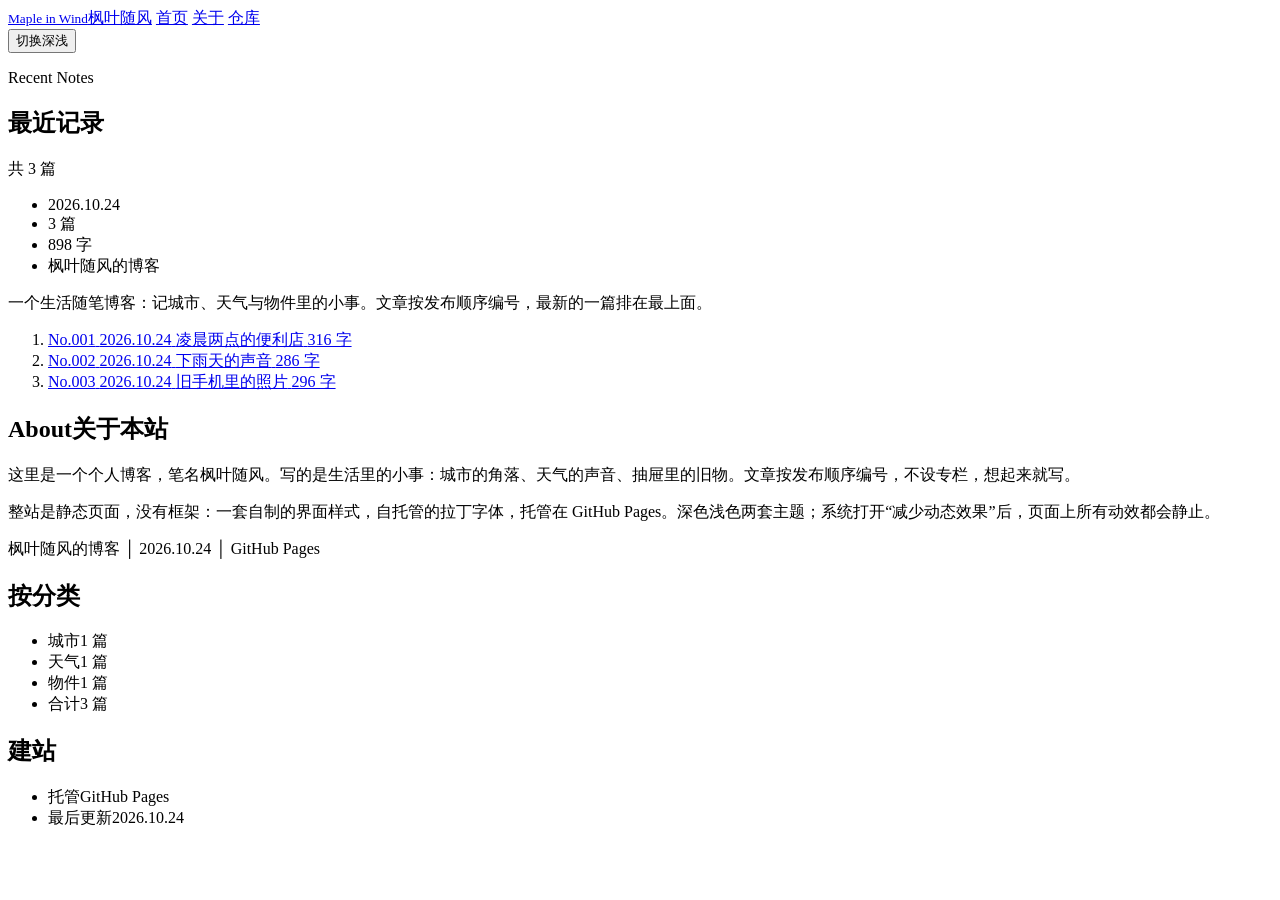
==== index.html @ 9bd12496 "Add index.html" ====
<!doctype html>
<!-- 枫叶随风的博客：首页（阅读页）。外观只写在 <html> 的 data-ef-variant 上。
     变体：标准（yellow / neutral / standard / contours / standard / full）
     主视觉：// RECENT NOTES / 最近记录 下的编号记录列表，最新一篇的编号是黄色
     页面类型：阅读（首页列表与文章页都是阅读页） -->
<html lang="zh-CN" data-ef-variant="standard">
  <head>
    <meta charset="utf-8" />
    <meta name="viewport" content="width=device-width, initial-scale=1" />
    <title>最近记录 · 枫叶随风的博客</title>
    <meta name="description" content="枫叶随风的博客：生活随笔，记录城市、天气与物件里的小事。文章按发布顺序编号。" />
    <link rel="icon" href="./assets/favicon.svg" type="image/svg+xml" />
    <script>
      try {
        const t = localStorage.getItem('theme');
        if (t === 'light' || t === 'dark') document.documentElement.dataset.theme = t;
      } catch (e) {}
    </script>
    <meta name="theme-color" content="#F4F4F2" media="(prefers-color-scheme: light)" />
    <meta name="theme-color" content="#191919" media="(prefers-color-scheme: dark)" />
    <script src="./assets/variant.js"></script>
    <link rel="stylesheet" href="./assets/endfield.css" />
    <link rel="stylesheet" href="./assets/site.css" />
  </head>
  <body class="ef ef-contours">
    <div class="ef-tri ef-in-sweep" aria-hidden="true"><i></i><i></i><i></i></div>
    <div class="shell">
      <nav class="ef-rail rail" aria-label="主导航">
        <a class="brand" href="./index.html"><small>Maple in Wind</small><span>枫叶随风</span></a>
        <a href="./index.html" aria-current="page">首页</a>
        <a href="#about">关于</a>
        <a href="https://github.com/fysfqyl/page-zero">仓库</a>
        <div class="rail-util">
          <button class="ef-btn small" type="button" data-theme-toggle>切换深浅</button>
        </div>
      </nav>

      <article class="ef-spread">
        <div class="ef-sheet">
          <p class="ef-eyebrow slash">Recent Notes</p>
          <header class="ef-sheet-head">
            <h1 class="ef-read">最近记录</h1>
            <p class="ef-field" data-fx-load>共 3 篇</p>
          </header>
          <ul class="ef-facts ef-field">
            <li>2026.10.24</li>
            <li>3 篇</li>
            <li data-fx-load>898 字</li>
            <li>枫叶随风的博客</li>
          </ul>
          <p class="ef-lede ef-read">一个生活随笔博客：记城市、天气与物件里的小事。文章按发布顺序编号，最新的一篇排在最上面。</p>

          <ol class="ef-records">
            <li style="--i: 0"><a class="ef-record ef-in-come" href="./posts/p001.html">
              <span class="ef-tag is-current">No.001</span>
              <time class="ef-field" datetime="2026-10-24">2026.10.24</time>
              <span class="name ef-read">凌晨两点的便利店</span>
              <span class="ef-field">316 字</span>
            </a></li>
            <li style="--i: 1"><a class="ef-record ef-in-come" href="./posts/p002.html">
              <span class="ef-tag">No.002</span>
              <time class="ef-field" datetime="2026-10-24">2026.10.24</time>
              <span class="name ef-read">下雨天的声音</span>
              <span class="ef-field">286 字</span>
            </a></li>
            <li style="--i: 2"><a class="ef-record ef-in-come" href="./posts/p003.html">
              <span class="ef-tag">No.003</span>
              <time class="ef-field" datetime="2026-10-24">2026.10.24</time>
              <span class="name ef-read">旧手机里的照片</span>
              <span class="ef-field">296 字</span>
            </a></li>
          </ol>

          <h2 class="ef-pair sect" id="about"><span class="ef-eyebrow slash">About</span><span>关于本站</span></h2>
          <div class="ef-prose">
            <p>这里是一个个人博客，笔名枫叶随风。写的是生活里的小事：城市的角落、天气的声音、抽屉里的旧物。文章按发布顺序编号，不设专栏，想起来就写。</p>
            <p>整站是静态页面，没有框架：一套自制的界面样式，自托管的拉丁字体，托管在 GitHub Pages。深色浅色两套主题；系统打开“减少动态效果”后，页面上所有动效都会静止。</p>
          </div>

          <footer class="foot">
            <p class="ef-field">枫叶随风的博客 │ 2026.10.24 │ GitHub Pages</p>
          </footer>
        </div>

        <aside class="ef-margin" aria-label="统计与说明">
          <h2 class="ef-field margin-h">按分类</h2>
          <ul class="ef-ledger">
            <li><span>城市</span><span class="ef-field">1 篇</span></li>
            <li><span>天气</span><span class="ef-field">1 篇</span></li>
            <li><span>物件</span><span class="ef-field">1 篇</span></li>
            <li><span>合计</span><span class="ef-field">3 篇</span></li>
          </ul>
          <h2 class="ef-field margin-h">建站</h2>
          <ul class="ef-ledger">
            <li><span>托管</span><span class="ef-field">GitHub Pages</span></li>
            <li><span>最后更新</span><span class="ef-field">2026.10.24</span></li>
          </ul>
        </aside>
      </article>
    </div>

    <script type="module">
      import { wireTheme, wireReadouts } from './assets/fx.js';
      wireTheme();
      wireReadouts(document);
    </script>
  </body>
</html>
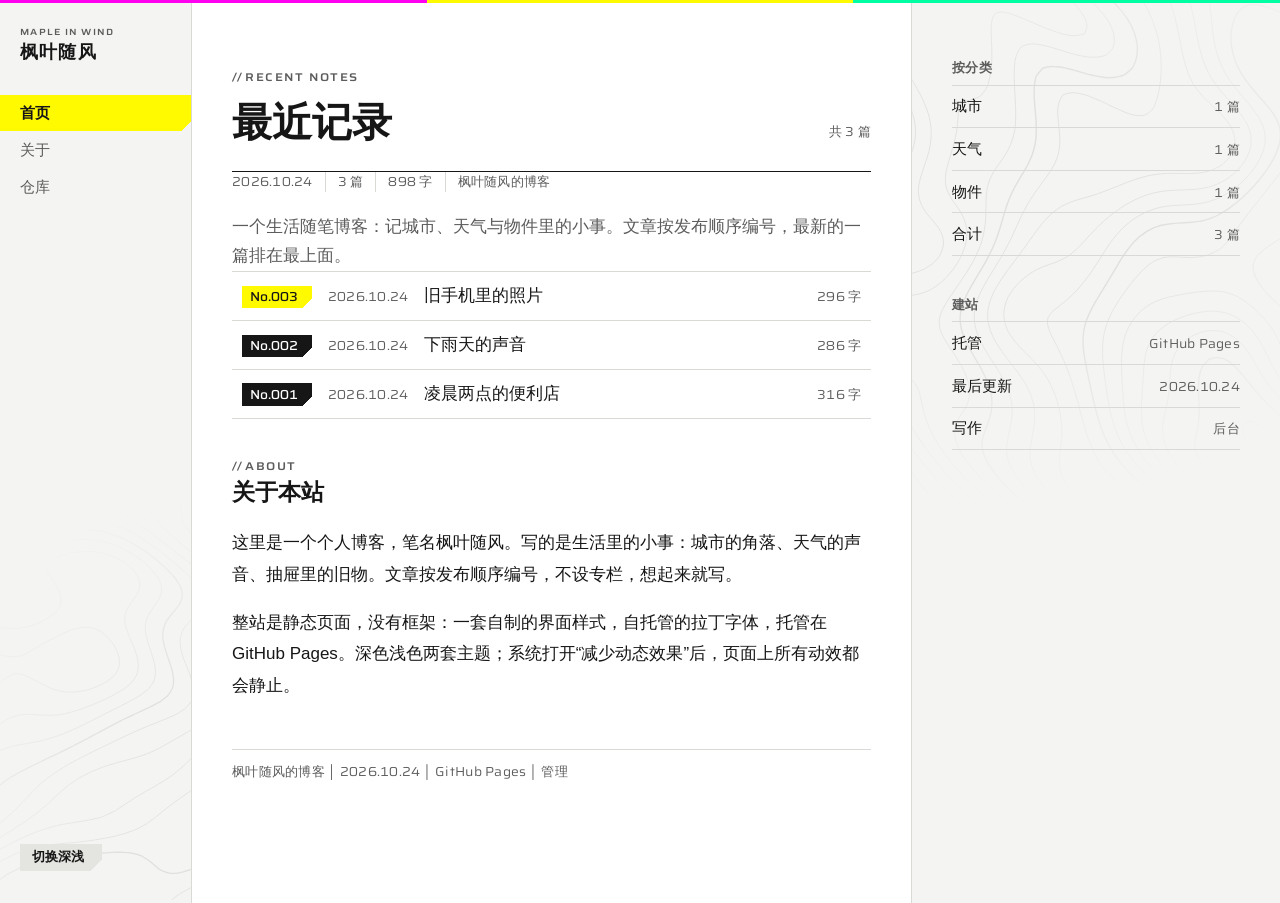
==== commit 6ae0fb00: "首页改为从 posts/index.json 渲染列表、字数与分类统计" ====
--- a/index.html
+++ b/index.html
@@ -2,7 +2,9 @@
 <!-- 枫叶随风的博客：首页（阅读页）。外观只写在 <html> 的 data-ef-variant 上。
      变体：标准（yellow / neutral / standard / contours / standard / full）
      主视觉：// RECENT NOTES / 最近记录 下的编号记录列表，最新一篇的编号是黄色
-     页面类型：阅读（首页列表与文章页都是阅读页） -->
+     页面类型：阅读（首页列表与文章页都是阅读页）
+     数据：下面的静态列表是没开 JS 时的兜底；页面加载后会读取 ./posts/index.json
+     重排列表、字数与分类统计。发布新文章后这里会自动出现，不需要手改这个文件。 -->
 <html lang="zh-CN" data-ef-variant="standard">
   <head>
     <meta charset="utf-8" />
@@ -40,17 +42,17 @@
           <p class="ef-eyebrow slash">Recent Notes</p>
           <header class="ef-sheet-head">
             <h1 class="ef-read">最近记录</h1>
-            <p class="ef-field" data-fx-load>共 3 篇</p>
+            <p class="ef-field" data-stat-count>共 3 篇</p>
           </header>
           <ul class="ef-facts ef-field">
-            <li>2026.10.24</li>
-            <li>3 篇</li>
-            <li data-fx-load>898 字</li>
+            <li data-stat-date>2026.10.24</li>
+            <li data-stat-count2>3 篇</li>
+            <li data-fx-load data-stat-words>898 字</li>
             <li>枫叶随风的博客</li>
           </ul>
           <p class="ef-lede ef-read">一个生活随笔博客：记城市、天气与物件里的小事。文章按发布顺序编号，最新的一篇排在最上面。</p>
 
-          <ol class="ef-records">
+          <ol class="ef-records" data-records>
             <li style="--i: 0"><a class="ef-record ef-in-come" href="./posts/p001.html">
               <span class="ef-tag is-current">No.001</span>
               <time class="ef-field" datetime="2026-10-24">2026.10.24</time>
@@ -78,13 +80,13 @@
           </div>
 
           <footer class="foot">
-            <p class="ef-field">枫叶随风的博客 │ 2026.10.24 │ GitHub Pages</p>
+            <p class="ef-field">枫叶随风的博客 │ 2026.10.24 │ GitHub Pages │ <a href="./admin.html">管理</a></p>
           </footer>
         </div>
 
         <aside class="ef-margin" aria-label="统计与说明">
           <h2 class="ef-field margin-h">按分类</h2>
-          <ul class="ef-ledger">
+          <ul class="ef-ledger" data-cats>
             <li><span>城市</span><span class="ef-field">1 篇</span></li>
             <li><span>天气</span><span class="ef-field">1 篇</span></li>
             <li><span>物件</span><span class="ef-field">1 篇</span></li>
@@ -93,7 +95,8 @@
           <h2 class="ef-field margin-h">建站</h2>
           <ul class="ef-ledger">
             <li><span>托管</span><span class="ef-field">GitHub Pages</span></li>
-            <li><span>最后更新</span><span class="ef-field">2026.10.24</span></li>
+            <li><span>最后更新</span><span class="ef-field" data-stat-updated>2026.10.24</span></li>
+            <li><span>写作</span><span class="ef-field"><a href="./admin.html">后台</a></span></li>
           </ul>
         </aside>
       </article>
@@ -101,7 +104,65 @@
 
     <script type="module">
       import { wireTheme, wireReadouts } from './assets/fx.js';
+
+      const pad = (n) => String(n).padStart(3, '0');
+      const dots = (date) => String(date || '').replace(/-/g, '.');
+      const group = (n) => Number(n || 0).toLocaleString('zh-CN');
+
+      // 只有一处 HTML 拼接，标题来自帖子索引，仍然转义一遍。
+      const esc = (s) =>
+        String(s ?? '').replace(/[&<>"']/g, (c) => ({ '&': '&amp;', '<': '&lt;', '>': '&gt;', '"': '&quot;', "'": '&#39;' })[c]);
+
+      function renderIndex(raw) {
+        const posts = (Array.isArray(raw) ? raw : []).filter((p) => p && Number.isFinite(Number(p.no)));
+        if (!posts.length) return;
+        posts.sort((a, b) => Number(b.no) - Number(a.no)); // 最新的排在最上面
+
+        const list = document.querySelector('[data-records]');
+        if (list) {
+          list.innerHTML = posts
+            .map(
+              (p, i) => `<li style="--i: ${Math.min(i, 12)}"><a class="ef-record ef-in-come" href="./posts/${esc(p.file)}">
+              <span class="ef-tag${i === 0 ? ' is-current' : ''}">No.${pad(p.no)}</span>
+              <time class="ef-field" datetime="${esc(p.date)}">${dots(p.date)}</time>
+              <span class="name ef-read">${esc(p.title)}</span>
+              <span class="ef-field">${group(p.words)} 字</span>
+            </a></li>`,
+            )
+            .join('');
+        }
+
+        const total = posts.reduce((sum, p) => sum + Number(p.words || 0), 0);
+        const latest = posts.reduce((d, p) => (p.date > d ? p.date : d), posts[0].date || '');
+
+        const set = (sel, text) => {
+          const el = document.querySelector(sel);
+          if (el) el.textContent = text;
+        };
+        set('[data-stat-count]', `共 ${posts.length} 篇`);
+        set('[data-stat-count2]', `${posts.length} 篇`);
+        set('[data-stat-words]', `${group(total)} 字`);
+        set('[data-stat-date]', dots(latest));
+        set('[data-stat-updated]', dots(latest));
+
+        const cats = new Map();
+        posts.forEach((p) => cats.set(p.category || '未分类', (cats.get(p.category || '未分类') || 0) + 1));
+        const ledger = document.querySelector('[data-cats]');
+        if (ledger) {
+          const rows = [...cats.entries()].sort((a, b) => b[1] - a[1] || a[0].localeCompare(b[0], 'zh-CN'));
+          ledger.innerHTML =
+            rows.map(([name, n]) => `<li><span>${esc(name)}</span><span class="ef-field">${n} 篇</span></li>`).join('') +
+            `<li><span>合计</span><span class="ef-field">${posts.length} 篇</span></li>`;
+        }
+      }
+
       wireTheme();
+      try {
+        const res = await fetch('./posts/index.json', { cache: 'no-cache' });
+        if (res.ok) renderIndex((await res.json()).posts);
+      } catch (e) {
+        // 离线或索引还没生成：保留上面手写的列表
+      }
       wireReadouts(document);
     </script>
   </body>
--- a/assets/endfield.css
+++ b/assets/endfield.css
@@ -0,0 +1,2232 @@
+/* ==========================================================================
+   endfield.css: an "Endfield-flavoured" interface kit
+   --------------------------------------------------------------------------
+   Framework-free. Every class starts with ef- so it can sit beside anything.
+   Light by default; dark with <html data-theme="dark">, or follows the system
+   when <html> has no data-theme at all.
+
+   Read ../SKILL.md first. In short:
+     - paper, ink and one yellow; yellow means "here" or "you can act on this"
+     - cut corners on whatever can be pressed; hairlines, not boxes
+     - real fields (numbers, dates, counts) in the wide face, tabular figures
+     - motion is short, hard and mechanical, and switches off under
+       prefers-reduced-motion
+
+   Fonts are not loaded here. Self-host them (see references/tokens.md):
+     a wide geometric sans for Latin and figures (Saira, variable width and
+     weight) and a heavy-capable Chinese sans (Noto Sans SC / 思源黑体).
+   ========================================================================== */
+
+/* ---------- 1. tokens ---------- */
+
+:root {
+  --ef-paper: #f4f4f2; /* the page */
+  --ef-panel: #ffffff; /* sheets, plates, inputs */
+  --ef-ink: #161616; /* text and every line that matters */
+  --ef-ink-2: #5c5c5c; /* secondary text, field labels */
+  --ef-rule: #d9d9d6; /* 1px hairlines */
+  --ef-chip: #e4e4e0; /* quiet fills: chips, idle buttons */
+  --ef-signal: #fffa00; /* THE yellow: "here" / "act on this" / "look at this" */
+  --ef-on-signal: #161616; /* text on yellow, in both themes */
+  --ef-trace: var(--ef-ink); /* a line that means "here": ink by day, yellow by night */
+  --ef-tag-bg: var(--ef-ink); /* number tags */
+  --ef-tag-fg: var(--ef-panel);
+  --ef-danger: #b3261e; /* deleting things. Nothing else. */
+  --ef-tri-a: #ff00f0; /* the three-colour strip: magenta, yellow, mint */
+  --ef-tri-b: var(--ef-signal);
+  --ef-tri-c: #00ffa2;
+  --ef-mark: color-mix(in srgb, var(--ef-signal) 55%, transparent); /* highlighter */
+  --ef-contour: color-mix(in srgb, var(--ef-ink) 9%, transparent);
+  --ef-hatch: repeating-linear-gradient(-45deg, transparent 0 5px, color-mix(in srgb, var(--ef-ink) 22%, transparent) 5px 6.5px);
+
+  /* type. Endfield pairs a wide, geometric Latin face (labels, figures, often
+     upper case) with a plain Chinese sans in several weights. Saira stands in
+     for the Latin side: its width axis goes up to 125%. */
+  --ef-font-ui: 'Saira Variable', 'Saira', 'Noto Sans SC Variable', 'Noto Sans SC', sans-serif;
+  /* what people read: the same Chinese sans, lighter and with more leading */
+  --ef-font-text: 'Noto Sans SC Variable', 'Noto Sans SC', sans-serif;
+  /* code only */
+  --ef-font-mono: ui-monospace, 'SFMono-Regular', 'Cascadia Code', Consolas, monospace;
+  /* how wide the Latin face is set: fields a little wide, labels and the
+     wordmark fully wide, like the official site's wide capitals */
+  --ef-wide: 112%;
+  --ef-wider: 125%;
+
+  --ef-t-h1: 2.5rem;
+  --ef-t-title: 1.875rem;
+  --ef-t-h2: 1.375rem;
+  --ef-t-body: 1.0625rem;
+  --ef-t-ui: 0.9375rem;
+  --ef-t-field: 0.8125rem;
+
+  --ef-measure: 40rem; /* a reading line, about 38 Chinese characters */
+  --ef-pad: clamp(1rem, 4vw, 2.5rem);
+  --ef-cut-k: 1; /* every corner cut scales with this (variant: tight 0.6, wide 1.6) */
+  --ef-cut: calc(7px * var(--ef-cut-k)); /* the corner cut off small entrances */
+
+  --ef-ease: cubic-bezier(0.2, 0.7, 0.1, 1);
+  --ef-snap: cubic-bezier(0.16, 1, 0.3, 1); /* arrives fast, settles */
+  --ef-mech: cubic-bezier(0.7, 0, 0.2, 1); /* starts slow, closes hard, like a shutter */
+
+  color-scheme: light;
+}
+
+:root[data-theme='dark'] {
+  --ef-paper: #191919;
+  --ef-panel: #222222;
+  --ef-ink: #ededed;
+  --ef-ink-2: #a3a3a3;
+  --ef-rule: #353535;
+  --ef-chip: #2e2e2e;
+  --ef-trace: var(--ef-signal);
+  --ef-tag-bg: #3a3a3a;
+  --ef-tag-fg: var(--ef-ink);
+  --ef-danger: #ff8a7a;
+  --ef-mark: color-mix(in srgb, var(--ef-signal) 22%, transparent);
+  color-scheme: dark;
+}
+
+@media (prefers-color-scheme: dark) {
+  :root:not([data-theme]) {
+    --ef-paper: #191919;
+    --ef-panel: #222222;
+    --ef-ink: #ededed;
+    --ef-ink-2: #a3a3a3;
+    --ef-rule: #353535;
+    --ef-chip: #2e2e2e;
+    --ef-trace: var(--ef-signal);
+    --ef-tag-bg: #3a3a3a;
+    --ef-tag-fg: var(--ef-ink);
+    --ef-danger: #ff8a7a;
+    --ef-mark: color-mix(in srgb, var(--ef-signal) 22%, transparent);
+    color-scheme: dark;
+  }
+}
+
+/* ---------- 2. base ---------- */
+
+.ef,
+.ef *,
+.ef *::before,
+.ef *::after {
+  box-sizing: border-box;
+}
+
+.ef {
+  margin: 0;
+  min-height: 100dvh;
+  background: var(--ef-paper);
+  color: var(--ef-ink);
+  font-family: var(--ef-font-ui);
+  font-size: var(--ef-t-ui);
+  line-height: 1.6;
+  -webkit-font-smoothing: antialiased;
+  overflow-x: clip;
+}
+
+.ef a {
+  color: inherit;
+  text-decoration: none;
+}
+
+.ef :is(a, button, summary, label[for]) {
+  cursor: pointer;
+}
+
+.ef ::selection {
+  background: var(--ef-signal);
+  color: var(--ef-on-signal);
+}
+
+.ef :focus-visible {
+  outline: 2px solid currentColor;
+  outline-offset: 2px;
+}
+
+.ef :is(h1, h2, h3, h4) {
+  line-height: 1.35;
+  text-wrap: balance;
+}
+
+/* Reading text: plain sans, regular weight, generous leading. */
+.ef-read {
+  font-family: var(--ef-font-text);
+  font-weight: 400;
+}
+
+/* Two faint patches of open, flowing contour lines: upper right, lower left.
+   Put .ef-contours on <body> and keep the two SVGs next to this file. */
+.ef-contours::before {
+  content: '';
+  position: fixed;
+  inset: 0;
+  z-index: -1;
+  pointer-events: none;
+  background: var(--ef-contour);
+  -webkit-mask:
+    url('./contours/contour-a.svg') right -9rem top -7rem / 52rem auto no-repeat,
+    url('./contours/contour-b.svg') left -6rem bottom -14rem / 40rem auto no-repeat;
+  mask:
+    url('./contours/contour-a.svg') right -9rem top -7rem / 52rem auto no-repeat,
+    url('./contours/contour-b.svg') left -6rem bottom -14rem / 40rem auto no-repeat;
+}
+
+@media (max-width: 719px) {
+  .ef-contours::before {
+    -webkit-mask: url('./contours/contour-a.svg') right -12rem top -4rem / 34rem auto no-repeat;
+    mask: url('./contours/contour-a.svg') right -12rem top -4rem / 34rem auto no-repeat;
+  }
+}
+
+/* ---------- 3. marks that carry meaning ---------- */
+
+/* The three-colour strip: the top edge of a page, or under an article title. Nowhere else. */
+.ef-tri {
+  display: grid;
+  grid-template-columns: repeat(3, 1fr);
+  height: 3px;
+}
+.ef-tri > i:nth-child(1) {
+  background: var(--ef-tri-a);
+}
+.ef-tri > i:nth-child(2) {
+  background: var(--ef-tri-b);
+}
+.ef-tri > i:nth-child(3) {
+  background: var(--ef-tri-c);
+}
+
+/* A field of a record: number, date, count, path. Wide, geometric, tabular. */
+.ef-field {
+  font-family: var(--ef-font-ui);
+  font-size: var(--ef-t-field);
+  font-stretch: var(--ef-wide);
+  line-height: 1.5;
+  letter-spacing: 0.02em;
+  color: var(--ef-ink-2);
+  font-variant-numeric: tabular-nums;
+}
+
+/* A small, wide, upper-case label above or beside a heading: "// OVERVIEW".
+   Add .slash for the double-slash prefix the game puts on titles. */
+.ef-eyebrow {
+  font-family: var(--ef-font-ui);
+  font-size: 0.7rem;
+  font-stretch: var(--ef-wider);
+  font-weight: 600;
+  letter-spacing: 0.14em;
+  line-height: 1.4;
+  text-transform: uppercase;
+  color: var(--ef-ink-2);
+}
+.ef-eyebrow.slash::before {
+  content: '// ';
+  letter-spacing: 0;
+}
+
+/* English small and wide above, Chinese heavy below: LORE / 世界观资料. */
+.ef-pair {
+  display: inline-flex;
+  flex-direction: column;
+  gap: 0.15rem;
+  line-height: 1.15;
+}
+.ef-pair > :last-child {
+  font-weight: 800;
+}
+
+/* Fields in a row, divided by hairlines; a wrapped line starts clean. */
+.ef-facts {
+  display: flex;
+  flex-wrap: wrap;
+  gap: 0.35rem 0;
+  margin: 0;
+  padding: 0;
+  list-style: none;
+  clip-path: inset(-6px -100vw -6px 0);
+}
+.ef-facts > * {
+  margin: 0 calc(0.75rem + 1px) 0 calc(-0.75rem - 1px);
+  padding: 0 0.75rem;
+  border-left: 1px solid var(--ef-rule);
+}
+
+/* Small entrances with one corner cut: number tag, key/value block, chip.
+   The cut is painted in the background so the focus ring stays whole. */
+.ef-tag,
+.ef-kv,
+.ef-chip {
+  --fill: var(--ef-chip);
+  display: inline-flex;
+  align-items: center;
+  font-family: var(--ef-font-ui);
+  font-size: var(--ef-t-field);
+  font-stretch: var(--ef-wide);
+  font-weight: 500;
+  line-height: 1.5;
+  white-space: nowrap;
+  font-variant-numeric: tabular-nums;
+  color: var(--ef-ink);
+  background: linear-gradient(-45deg, transparent calc(var(--ef-cut) - 0.5px), var(--fill) var(--ef-cut));
+  border: 0;
+}
+
+.ef-tag {
+  --fill: var(--ef-tag-bg);
+  /* the right padding grows with the cut, so the text keeps clear of it */
+  padding: 0.1rem calc(0.45rem + var(--ef-cut)) 0.1rem 0.5rem;
+  color: var(--ef-tag-fg);
+}
+
+.ef-chip {
+  gap: 0.35em;
+  padding: 0.15rem calc(0.5rem + var(--ef-cut)) 0.15rem 0.55rem;
+}
+
+.ef-chip .n {
+  color: var(--ef-ink-2);
+}
+
+.ef-kv > * {
+  padding: 0.1rem 0.5rem;
+}
+.ef-kv > :first-child {
+  color: var(--ef-ink-2);
+  border-right: 1px solid color-mix(in srgb, var(--ef-ink) 16%, transparent);
+}
+.ef-kv > :last-child {
+  padding-right: 0.8rem;
+}
+
+/* "Here", or "this one is on": the yellow fill. */
+.ef-tag.is-current,
+a.ef-tag:hover,
+a.ef-kv:hover,
+a.ef-chip:hover,
+button.ef-chip:hover,
+.ef-chip[aria-pressed='true'],
+.ef-chip.is-active {
+  --fill: var(--ef-signal);
+  color: var(--ef-on-signal);
+}
+a.ef-kv:hover > :first-child,
+.ef-chip.is-active .n,
+.ef-chip[aria-pressed='true'] .n {
+  color: var(--ef-on-signal);
+}
+
+/* A highlighter stroke under one line that says what this is. */
+.ef-marker {
+  padding: 0.1em 0.45em;
+  background: linear-gradient(var(--ef-signal), var(--ef-signal)) left / 100% 100% no-repeat;
+  color: var(--ef-on-signal);
+  font-weight: 800;
+  -webkit-box-decoration-break: clone;
+  box-decoration-break: clone;
+}
+
+/* A state: live is solid ink, waiting is dashed, needs-a-look is a yellow block. */
+.ef-state {
+  display: inline-block;
+  padding: 0 0.5em;
+  border: 1px solid currentColor;
+  font-family: var(--ef-font-ui);
+  font-stretch: var(--ef-wide);
+  font-size: 0.7rem;
+  line-height: 1.6;
+  white-space: nowrap;
+  vertical-align: 0.15em;
+}
+.ef-state.is-draft {
+  color: var(--ef-ink-2);
+  border-style: dashed;
+}
+.ef-state.is-hidden {
+  border-style: dashed;
+}
+.ef-state.is-alert {
+  border-color: var(--ef-signal);
+  background: var(--ef-signal);
+  color: var(--ef-on-signal);
+  font-weight: 700;
+}
+
+/* Something needs reading: a yellow flag before the words. Red is not used. */
+.ef-notice {
+  display: flex;
+  align-items: baseline;
+  gap: 0.6rem;
+  margin: 0;
+  padding: 0.6rem 0.8rem;
+  border: 1px solid var(--ef-ink);
+  background: var(--ef-panel);
+}
+.ef-notice::before {
+  content: attr(data-flag);
+  flex: none;
+  padding: 0 0.4em;
+  background: var(--ef-signal);
+  color: var(--ef-on-signal);
+  font-size: 0.75rem;
+  font-weight: 700;
+  line-height: 1.6;
+}
+.ef-notice:not([data-flag])::before {
+  content: '注意';
+}
+.ef-notice:is([hidden], :empty) {
+  display: none;
+}
+
+/* ---------- 4. buttons ---------- */
+
+/* A block with one corner cut. Pointing at it drives yellow across from the
+   left behind a bright edge. The cut is a mask, so the focus ring sits inside. */
+.ef-btn {
+  --fill: var(--ef-chip);
+  --wipe: var(--ef-signal);
+  position: relative;
+  isolation: isolate;
+  display: inline-flex;
+  align-items: center;
+  gap: 0.6em;
+  padding: 0.55rem 1.5rem 0.55rem 1rem;
+  border: 0;
+  background: var(--fill);
+  -webkit-mask: linear-gradient(-45deg, transparent calc(0.5rem * var(--ef-cut-k)), #000 calc(0.5rem * var(--ef-cut-k) + 0.5px));
+  mask: linear-gradient(-45deg, transparent calc(0.5rem * var(--ef-cut-k)), #000 calc(0.5rem * var(--ef-cut-k) + 0.5px));
+  color: var(--ef-ink);
+  font-family: var(--ef-font-ui);
+  font-size: 0.9rem;
+  font-weight: 700;
+  line-height: 1.4;
+  white-space: nowrap;
+  cursor: pointer;
+  transition:
+    color 0.12s 0.06s,
+    transform 0.1s;
+}
+.ef-btn:focus-visible {
+  outline-offset: -4px;
+}
+.ef-btn.go {
+  --fill: var(--ef-ink);
+  color: var(--ef-panel);
+}
+.ef-btn.small {
+  padding: 0.3rem 1.1rem 0.3rem 0.75rem;
+  font-size: 0.8rem;
+}
+.ef-btn.danger {
+  --wipe: var(--ef-danger);
+  color: var(--ef-danger);
+}
+.ef-btn .sub {
+  font-weight: 400;
+  opacity: 0.75;
+}
+
+.ef-btn::before,
+.ef-btn::after {
+  content: '';
+  position: absolute;
+  inset: 0;
+  z-index: -1;
+  transform: translateX(-101%);
+  transition: transform 0.28s var(--ef-mech);
+}
+.ef-btn::before {
+  background: var(--wipe);
+}
+.ef-btn::after {
+  z-index: 0;
+  background: linear-gradient(var(--ef-on-signal), var(--ef-on-signal)) left / 3px 100% no-repeat;
+  opacity: 0;
+}
+.ef-btn:is(:hover, :focus-visible):not(:disabled),
+:is(a, .ef-host):is(:hover, :focus-visible) span.ef-btn {
+  color: var(--ef-on-signal);
+}
+.ef-btn.danger:is(:hover, :focus-visible):not(:disabled) {
+  color: var(--ef-panel);
+}
+.ef-btn:is(:hover, :focus-visible):not(:disabled)::before,
+:is(a, .ef-host):is(:hover, :focus-visible) span.ef-btn::before {
+  transform: none;
+}
+.ef-btn:hover:not(:disabled)::after,
+:is(a, .ef-host):hover span.ef-btn::after {
+  animation: ef-edge 0.3s var(--ef-mech);
+}
+/* (a <span class="ef-btn"> inside a bigger link wipes when the link is pointed at) */
+.ef-btn:active:not(:disabled) {
+  transform: translateY(1px) scale(0.985);
+}
+/* Off: it cannot be pressed now. */
+.ef-btn:disabled {
+  opacity: 0.5;
+  cursor: not-allowed;
+}
+/* Busy: pressed and still working (saving, sending). Hatched, and it waits. */
+.ef-btn[aria-busy='true'] {
+  background: var(--ef-hatch), var(--fill);
+  cursor: progress;
+  pointer-events: none;
+}
+/* Touch screens have no pointing, so "act on this" shows at rest: the main
+   action is yellow, and pressing does the wipe that hovering does elsewhere. */
+@media (hover: none) {
+  .ef-btn.go {
+    --fill: var(--ef-signal);
+    --wipe: color-mix(in srgb, var(--ef-signal), #000 12%);
+    color: var(--ef-on-signal);
+  }
+  .ef-btn:active:not(:disabled) {
+    color: var(--ef-on-signal);
+  }
+  .ef-btn.danger:active:not(:disabled) {
+    color: var(--ef-panel);
+  }
+  .ef-btn:active:not(:disabled)::before {
+    transform: none;
+    transition-duration: 0.1s;
+  }
+  /* 16px keeps iOS from zooming into a focused field */
+  .ef-form :is(input, select, textarea) {
+    font-size: 1rem;
+  }
+}
+
+@keyframes ef-edge {
+  0% {
+    transform: none;
+    opacity: 1;
+  }
+  90% {
+    opacity: 1;
+  }
+  100% {
+    transform: translateX(100%);
+    opacity: 0;
+  }
+}
+
+.ef-actions {
+  display: flex;
+  flex-wrap: wrap;
+  gap: 0.6rem;
+  margin: 0;
+}
+
+/* ---------- 5. lists ---------- */
+
+/* Records: one row each, columns are real fields (tag, date, name, count).
+   Pointing at a row drops a bar down its left edge and steps it in. */
+.ef-records {
+  margin: 0;
+  padding: 0;
+  list-style: none;
+  border-top: 1px solid var(--ef-rule);
+}
+.ef-records > li {
+  border-bottom: 1px solid var(--ef-rule);
+}
+.ef-records a.ef-record,
+.ef-records .ef-record {
+  position: relative;
+  display: grid;
+  grid-template-columns: auto auto minmax(0, 1fr) auto;
+  gap: 0 1rem;
+  align-items: baseline;
+  padding: 0.7rem 0.6rem;
+  transition: background-color 0.15s;
+}
+.ef-record::before {
+  content: '';
+  position: absolute;
+  inset: 0 auto 0 0;
+  width: 4px;
+  background: var(--ef-trace);
+  transform: scaleY(0);
+  transform-origin: top;
+  transition: transform 0.2s var(--ef-snap);
+}
+.ef-record > * {
+  transition: transform 0.25s var(--ef-snap);
+}
+a.ef-record:is(:hover, :focus-visible) {
+  background: var(--ef-paper);
+}
+a.ef-record:is(:hover, :focus-visible)::before {
+  transform: none;
+}
+a.ef-record:is(:hover, :focus-visible) > * {
+  transform: translateX(6px);
+}
+.ef-record .name {
+  font-size: var(--ef-t-body);
+  line-height: 1.5;
+}
+@media (max-width: 719px) {
+  .ef-records .ef-record {
+    grid-template-columns: auto minmax(0, 1fr) auto;
+    row-gap: 0.25rem;
+  }
+  .ef-record .name {
+    grid-column: 1 / -1;
+    grid-row: 2;
+  }
+  .ef-record .ef-tag {
+    justify-self: start;
+  }
+  /* the count stays on the first line, at the right */
+  .ef-record > .ef-field:last-child {
+    grid-column: -2;
+    grid-row: 1;
+    justify-self: end;
+  }
+}
+
+/* A column of label / figure pairs, for a margin or a panel. */
+.ef-ledger {
+  margin: 0;
+  padding: 0;
+  list-style: none;
+  border-top: 1px solid var(--ef-rule);
+}
+.ef-ledger > li {
+  display: flex;
+  align-items: baseline;
+  justify-content: space-between;
+  gap: 1rem;
+  padding: 0.55rem 0;
+  border-bottom: 1px solid var(--ef-rule);
+}
+.ef-ledger .warn {
+  padding: 0 0.4em;
+  background: var(--ef-signal);
+  color: var(--ef-on-signal);
+  font-weight: 700;
+}
+
+/* ---------- 6. the reading page: a white sheet and a margin ---------- */
+
+.ef-spread {
+  display: grid;
+  grid-template-columns: minmax(0, calc(var(--ef-measure) + var(--ef-pad) * 2)) minmax(0, 1fr);
+  min-height: 100%;
+}
+.ef-sheet {
+  min-width: 0;
+  padding: clamp(2rem, 5vw, 3.5rem) var(--ef-pad) 4rem;
+  background: var(--ef-panel);
+  border-right: 1px solid var(--ef-rule);
+}
+.ef-margin {
+  min-width: 0;
+  padding: clamp(2rem, 5vw, 3.5rem) var(--ef-pad) 3rem;
+}
+@media (max-width: 959px) {
+  .ef-spread {
+    grid-template-columns: minmax(0, 1fr);
+  }
+  .ef-sheet {
+    border-right: 0;
+    border-bottom: 1px solid var(--ef-rule);
+  }
+}
+
+/* A page's name with its count, ruled off in ink. */
+.ef-sheet-head {
+  display: flex;
+  flex-wrap: wrap;
+  align-items: baseline;
+  justify-content: space-between;
+  gap: 0.25rem 1rem;
+  padding-bottom: 1.5rem;
+  border-bottom: 1px solid var(--ef-ink);
+}
+.ef-sheet-head h1 {
+  margin: 0;
+  font-size: var(--ef-t-h1);
+  font-weight: 700;
+  line-height: 1.25;
+}
+.ef-sheet-head p {
+  margin: 0;
+}
+
+.ef-crumb {
+  display: flex;
+  flex-wrap: wrap;
+  gap: 0 0.6em;
+  margin: 0 0 0.75rem;
+}
+.ef-crumb a {
+  border-bottom: 1px solid var(--ef-rule);
+}
+.ef-crumb > * + *::before {
+  content: '/';
+  margin-right: 0.6em;
+  color: var(--ef-rule);
+}
+
+.ef-lede {
+  max-width: var(--ef-measure);
+  margin: 1.25rem 0 0;
+  font-size: var(--ef-t-body);
+  line-height: 1.75;
+  color: var(--ef-ink-2);
+}
+
+.ef-group-head {
+  display: flex;
+  align-items: baseline;
+  justify-content: space-between;
+  gap: 1rem;
+  margin: 2.5rem 0 0;
+  padding-bottom: 0.5rem;
+  border-bottom: 1px solid var(--ef-ink);
+  font-size: var(--ef-t-h2);
+  font-weight: 700;
+}
+.ef-group-head + .ef-records,
+.ef-sheet-head + .ef-records {
+  border-top: 0;
+}
+
+.ef-empty {
+  max-width: 30rem;
+  margin: 1.5rem 0 0;
+  line-height: 1.75;
+  color: var(--ef-ink-2);
+}
+
+/* Reading prose: plain Chinese sans, regular weight, generous leading; a link is ink over a yellow block
+   (a yellow line on dark, where the block would swallow light text). */
+.ef-prose {
+  max-width: var(--ef-measure);
+  font-family: var(--ef-font-text);
+  font-size: var(--ef-t-body);
+  line-height: 1.85;
+}
+.ef-prose :is(h2, h3) {
+  font-family: var(--ef-font-ui);
+}
+.ef-prose a {
+  text-decoration: underline;
+  text-decoration-color: var(--ef-signal);
+  text-decoration-thickness: 0.4em;
+  text-underline-offset: -0.18em;
+  text-decoration-skip-ink: none;
+}
+:root[data-theme='dark'] .ef-prose a {
+  text-decoration-thickness: 1.5px;
+  text-underline-offset: 0.25em;
+}
+@media (prefers-color-scheme: dark) {
+  :root:not([data-theme]) .ef-prose a {
+    text-decoration-thickness: 1.5px;
+    text-underline-offset: 0.25em;
+  }
+}
+.ef-prose strong {
+  font-weight: 700;
+}
+.ef-prose h2 {
+  font-size: var(--ef-t-h2);
+  font-weight: 700;
+  margin: 2.4em 0 0.8em;
+  padding-top: 0.9em;
+  border-top: 1px solid var(--ef-rule);
+}
+.ef-prose blockquote {
+  margin: 1.2em 0;
+  padding-left: 1.2em;
+  border-left: 3px solid var(--ef-ink);
+  color: var(--ef-ink-2);
+}
+.ef-prose code {
+  font-family: var(--ef-font-mono);
+  font-size: 0.86em;
+  padding: 0.1em 0.35em;
+  border: 1px solid var(--ef-rule);
+  background: var(--ef-paper);
+}
+
+/* ---------- 7. the showcase voice ---------- */
+
+/* The name, as heavy and wide as the column takes: solid, then hollow. */
+.ef-wordmark {
+  display: flex;
+  flex-direction: column;
+  margin: 0;
+  font-family: var(--ef-font-ui);
+  font-stretch: var(--ef-wider);
+  font-weight: 800;
+  line-height: 0.84;
+  letter-spacing: -0.02em;
+  text-transform: uppercase;
+}
+.ef-wordmark > * {
+  line-height: 0.84;
+}
+.ef-wordmark .solid {
+  font-size: var(--ef-wordmark, clamp(3rem, 10vw, 11rem));
+}
+.ef-wordmark .hollow {
+  margin-top: 0.12em;
+  font-size: calc(var(--ef-wordmark, clamp(3rem, 10vw, 11rem)) * 0.48);
+  color: transparent;
+  -webkit-text-stroke: 2px var(--ef-ink);
+}
+
+/* A big hollow number that ink pours into, left to right, when pointed at. */
+.ef-hollow-no {
+  font-family: var(--ef-font-ui);
+  font-stretch: var(--ef-wide);
+  font-size: clamp(5rem, 14vw, 14rem);
+  font-weight: 800;
+  line-height: 0.8;
+  letter-spacing: -0.03em;
+  color: transparent;
+  -webkit-text-stroke: 2px var(--ef-ink);
+  background: linear-gradient(var(--ef-ink), var(--ef-ink)) left / 0% 100% no-repeat;
+  -webkit-background-clip: text;
+  background-clip: text;
+  transition: background-size 0.45s var(--ef-mech);
+}
+:is(a, .ef-host):is(:hover, :focus-visible) .ef-hollow-no {
+  background-size: 100% 100%;
+}
+
+/* A title with a hatched band running off beside it. */
+.ef-bar-title {
+  display: flex;
+  align-items: center;
+  gap: 1.25rem;
+  margin: 0 0 1.25rem;
+  font-size: 1.15rem;
+  font-weight: 800;
+}
+.ef-bar-title::after {
+  content: '';
+  flex: 1;
+  height: 0.8rem;
+  background: var(--ef-hatch);
+  border-left: 0.8rem solid var(--ef-ink);
+}
+
+/* A picture in a frame with two corners cut, a hatched shadow set off behind
+   it, and an ink plate carrying one line. */
+.ef-frame {
+  position: relative;
+  margin: 0 1rem 1rem 0;
+  min-height: 16rem;
+}
+.ef-frame::before {
+  content: '';
+  position: absolute;
+  inset: 1.5rem -1rem -1rem 1.5rem;
+  background: var(--ef-hatch);
+}
+.ef-frame .window {
+  position: absolute;
+  inset: 0;
+  --frame-cut: calc(3.25rem * var(--ef-cut-k));
+  clip-path: polygon(var(--frame-cut) 0, 100% 0, 100% calc(100% - var(--frame-cut)), calc(100% - var(--frame-cut)) 100%, 0 100%, 0 var(--frame-cut));
+  background: var(--ef-panel);
+  overflow: hidden;
+}
+.ef-frame .window > img {
+  display: block;
+  width: 100%;
+  height: 100%;
+  object-fit: contain;
+  object-position: 50% 100%;
+}
+.ef-plate {
+  position: absolute;
+  left: -1.25rem;
+  bottom: 1.75rem;
+  max-width: 78%;
+  margin: 0;
+  padding: 0.55rem 1.4rem 0.6rem 0.9rem;
+  background: linear-gradient(-45deg, transparent calc(0.6rem * var(--ef-cut-k)), var(--ef-ink) calc(0.6rem * var(--ef-cut-k) + 0.5px));
+  color: var(--ef-panel);
+  font-weight: 600;
+  line-height: 1.45;
+}
+
+/* A band of recent items passing by; pointing at it stops it. */
+.ef-ticker {
+  background: var(--ef-ink);
+  color: var(--ef-panel);
+  overflow: hidden;
+}
+.ef-ticker .track {
+  display: flex;
+  width: max-content;
+}
+.ef-ticker ul {
+  display: flex;
+  flex: none;
+  margin: 0;
+  padding: 0;
+  list-style: none;
+}
+.ef-ticker a {
+  display: flex;
+  align-items: center;
+  gap: 0.75rem;
+  padding: 0.6rem 1.5rem;
+  font-size: 0.875rem;
+  white-space: nowrap;
+}
+.ef-ticker b {
+  padding: 0 0.45em;
+  background: var(--ef-signal);
+  color: var(--ef-on-signal);
+}
+.ef-ticker a:hover {
+  background: var(--ef-signal);
+  color: var(--ef-on-signal);
+}
+
+/* ---------- 8. the console voice ---------- */
+
+/* The command bar: dark in both themes, so the yellow block of "where you are"
+   reads the same everywhere. */
+.ef-cmdbar {
+  display: flex;
+  flex-wrap: wrap;
+  align-items: stretch;
+  gap: 0 1.5rem;
+  padding-inline: var(--ef-pad);
+  background: #161616;
+  color: #ededed;
+}
+.ef-cmdbar .brand {
+  display: flex;
+  align-items: center;
+  gap: 0.7rem;
+  padding-block: 0.6rem;
+  font-stretch: var(--ef-wider);
+  font-weight: 800;
+  letter-spacing: 0.08em;
+  text-transform: uppercase;
+}
+.ef-cmdbar .seal {
+  display: grid;
+  place-items: center;
+  width: 2.25rem;
+  height: 2.25rem;
+  background: linear-gradient(-45deg, transparent calc(0.45rem * var(--ef-cut-k)), var(--ef-signal) calc(0.45rem * var(--ef-cut-k) + 0.5px));
+  color: var(--ef-on-signal);
+  font-size: 1.3rem;
+  letter-spacing: 0;
+}
+.ef-cmdbar nav {
+  display: flex;
+  flex-wrap: wrap;
+  margin-right: auto;
+}
+.ef-cmdbar nav a {
+  position: relative;
+  display: flex;
+  flex-direction: column;
+  justify-content: center;
+  min-height: 3.4rem;
+  padding: 0.3rem 1.15rem 0.3rem 0.8rem;
+  color: #b8b8b8;
+  font-weight: 600;
+  line-height: 1.3;
+}
+.ef-cmdbar nav a small {
+  font-size: 0.6rem;
+  font-stretch: var(--ef-wider);
+  font-weight: 500;
+  letter-spacing: 0.1em;
+  text-transform: uppercase;
+  opacity: 0.75;
+}
+.ef-cmdbar nav a::after {
+  content: '';
+  position: absolute;
+  inset: auto 0 0 0;
+  height: 3px;
+  background: var(--ef-signal);
+  transform: scaleX(0);
+  transform-origin: left;
+  transition: transform 0.22s var(--ef-mech);
+}
+.ef-cmdbar nav a:hover {
+  color: #fff;
+  background: #232323;
+}
+.ef-cmdbar nav a:not([aria-current]):hover::after {
+  transform: none;
+}
+.ef-cmdbar nav a[aria-current] {
+  color: var(--ef-on-signal);
+  background: linear-gradient(-45deg, transparent calc(var(--ef-cut) + 2px), var(--ef-signal) calc(var(--ef-cut) + 2.5px));
+}
+.ef-cmdbar .count {
+  position: absolute;
+  top: 0.35rem;
+  right: 0.3rem;
+  min-width: 1.4em;
+  padding: 0 0.3em;
+  background: var(--ef-signal);
+  color: var(--ef-on-signal);
+  outline: 2px solid #161616;
+  font-size: 0.66rem;
+  font-weight: 700;
+  text-align: center;
+}
+.ef-cmdbar .util {
+  display: flex;
+  align-items: center;
+  gap: 1.1rem;
+  font-size: 0.78rem;
+  color: #b8b8b8;
+}
+
+/* A console page's name: heavy, with a hatched band beside it. */
+.ef-head {
+  display: grid;
+  grid-template-columns: auto minmax(2rem, 1fr);
+  align-items: center;
+  gap: 0.4rem 1.25rem;
+  margin-bottom: 1.5rem;
+}
+.ef-head::after {
+  content: '';
+  grid-column: 2;
+  grid-row: 1;
+  height: 0.9rem;
+  background: var(--ef-hatch);
+  border-left: 0.9rem solid var(--ef-ink);
+}
+.ef-head h1 {
+  display: flex;
+  align-items: baseline;
+  gap: 0.75rem;
+  margin: 0;
+  font-size: clamp(1.9rem, 4vw, 2.6rem);
+  font-weight: 800;
+  line-height: 1.15;
+}
+.ef-head h1 small {
+  font-size: 0.7rem;
+  font-stretch: var(--ef-wider);
+  font-weight: 600;
+  letter-spacing: 0.14em;
+  text-transform: uppercase;
+  color: var(--ef-ink-2);
+}
+.ef-head p {
+  grid-column: 1 / -1;
+  margin: 0;
+  color: var(--ef-ink-2);
+}
+
+/* A panel: a plate on the paper with a heavy ink tab on its top edge, which
+   runs out along the whole edge when the panel is pointed at.
+   Add one of .cut-tl / .cut-tr / .cut-bl / .cut-br to cut away the corner that
+   faces a central dial, so panels follow its curve instead of forming a grid. */
+.ef-panel {
+  --cutaway: calc(1.6rem * var(--ef-cut-k));
+  position: relative;
+  min-width: 0;
+  padding: 1rem 1.15rem 1.15rem;
+  background: var(--ef-panel);
+  border: 1px solid var(--ef-rule);
+}
+.ef-panel::before {
+  content: '';
+  position: absolute;
+  top: -1px;
+  left: -1px;
+  right: -1px;
+  height: 5px;
+  background: var(--ef-ink);
+  transform: scaleX(0.14);
+  transform-origin: left;
+  transition: transform 0.4s var(--ef-mech);
+  pointer-events: none;
+}
+.ef-panel.tab-right::before {
+  transform-origin: right;
+}
+.ef-panel:is(:hover, :focus-within)::before {
+  transform: none;
+}
+.ef-panel:is(.cut-tl, .cut-tr, .cut-bl, .cut-br) {
+  border: 0;
+}
+.ef-panel.cut-br {
+  background: linear-gradient(-45deg, transparent var(--cutaway), var(--ef-panel) calc(var(--cutaway) + 0.5px));
+}
+.ef-panel.cut-bl {
+  background: linear-gradient(45deg, transparent var(--cutaway), var(--ef-panel) calc(var(--cutaway) + 0.5px));
+}
+.ef-panel.cut-tr {
+  background: linear-gradient(-135deg, transparent var(--cutaway), var(--ef-panel) calc(var(--cutaway) + 0.5px));
+}
+.ef-panel.cut-tl {
+  background: linear-gradient(135deg, transparent var(--cutaway), var(--ef-panel) calc(var(--cutaway) + 0.5px));
+}
+.ef-panel > h2 {
+  display: flex;
+  align-items: baseline;
+  gap: 0.75rem;
+  margin: 0 0 0.6rem;
+  font-size: 1rem;
+  font-weight: 800;
+}
+.ef-panel > h2 > :is(a, small) {
+  margin-left: auto;
+  color: var(--ef-ink-2);
+  font-size: 0.75rem;
+  font-weight: 400;
+}
+
+/* A lead from a panel to whatever it describes: a hairline ending in a square.
+   Put .lead-right (or .lead-left) on a panel; set --lead to its length. */
+.ef-panel:is(.lead-right, .lead-left)::after {
+  content: '';
+  position: absolute;
+  top: 50%;
+  width: var(--lead, 3rem);
+  height: 7px;
+  margin-top: -3.5px;
+  pointer-events: none;
+}
+.ef-panel.lead-right::after {
+  left: 100%;
+  background:
+    linear-gradient(var(--ef-ink), var(--ef-ink)) center / 100% 1px no-repeat,
+    linear-gradient(var(--ef-ink), var(--ef-ink)) right center / 7px 7px no-repeat;
+}
+.ef-panel.lead-left::after {
+  right: 100%;
+  background:
+    linear-gradient(var(--ef-ink), var(--ef-ink)) center / 100% 1px no-repeat,
+    linear-gradient(var(--ef-ink), var(--ef-ink)) left center / 7px 7px no-repeat;
+}
+
+/* Big figures, three to a panel. Pointing at one drives yellow under it. */
+.ef-figs {
+  display: grid;
+  grid-template-columns: repeat(3, minmax(0, 1fr));
+  gap: 0.75rem;
+  padding-top: 0.7rem;
+  border-top: 1px solid var(--ef-rule);
+}
+.ef-figs > * {
+  display: grid;
+  gap: 0.1rem;
+  align-content: start;
+  justify-items: start;
+}
+.ef-figs b {
+  font-size: 2.4rem;
+  font-stretch: var(--ef-wide);
+  font-weight: 800;
+  line-height: 1.05;
+  letter-spacing: -0.03em;
+  font-variant-numeric: tabular-nums;
+  background: linear-gradient(var(--ef-signal), var(--ef-signal)) left / 0% 100% no-repeat;
+  transition: background-size 0.22s var(--ef-mech);
+}
+.ef-figs span {
+  font-size: 0.85rem;
+  color: var(--ef-ink-2);
+}
+.ef-figs > :is(a:hover, a:focus-visible) b,
+.ef-figs .is-alert b {
+  background-size: 100% 100%;
+  color: var(--ef-on-signal);
+}
+
+/* Rows of work inside a panel, edge to edge. */
+.ef-rows {
+  margin: 0 -1.15rem;
+  padding: 0;
+  list-style: none;
+  border-top: 1px solid var(--ef-rule);
+}
+.ef-rows > li {
+  position: relative;
+  display: grid;
+  grid-template-columns: minmax(0, 1fr) auto;
+  gap: 0.25rem 1rem;
+  align-items: center;
+  padding: 0.8rem 1.15rem;
+  border-bottom: 1px solid var(--ef-rule);
+  transition: background-color 0.15s;
+}
+.ef-rows > li::before {
+  content: '';
+  position: absolute;
+  inset: 0 auto 0 0;
+  width: 4px;
+  background: var(--ef-trace);
+  transform: scaleY(0);
+  transform-origin: top;
+  transition: transform 0.2s var(--ef-snap);
+}
+.ef-rows > li:hover {
+  background: var(--ef-paper);
+}
+.ef-rows > li:is(:hover, :focus-within)::before {
+  transform: none;
+}
+.ef-rows > li:last-child {
+  border-bottom: 0;
+}
+.ef-rows .meta {
+  display: flex;
+  flex-wrap: wrap;
+  gap: 0.2rem 0.9rem;
+  font-family: var(--ef-font-ui);
+  font-stretch: var(--ef-wide);
+  font-size: 0.75rem;
+  color: var(--ef-ink-2);
+}
+.ef-rows .acts {
+  display: flex;
+  flex-wrap: wrap;
+  justify-content: flex-end;
+  gap: 0.35rem;
+}
+
+/* ---------- 9. forms ---------- */
+
+.ef-form .field {
+  display: grid;
+  gap: 0.35rem;
+}
+.ef-form .field > span {
+  font-size: var(--ef-t-field);
+  font-weight: 600;
+}
+.ef-form .field small {
+  color: var(--ef-ink-2);
+  font-size: 0.82rem;
+}
+.ef-form :is(input:not([type='checkbox'], [type='radio'], [type='range']), select, textarea) {
+  width: 100%;
+  min-width: 0;
+  padding: 0.55rem 0.7rem;
+  border: 1px solid var(--ef-rule);
+  border-radius: 0;
+  background: var(--ef-panel);
+  color: var(--ef-ink);
+  font: inherit;
+  transition: border-color 0.15s;
+}
+.ef-form :is(input, select, textarea):hover {
+  border-color: var(--ef-ink-2);
+}
+.ef-form :is(input, select, textarea):focus-visible {
+  border-color: var(--ef-ink);
+  outline: 2px solid var(--ef-trace);
+  outline-offset: -1px;
+}
+.ef-form :is(input[type='checkbox'], input[type='radio']) {
+  accent-color: var(--ef-ink);
+}
+
+/* ---------- 10. motion ---------- */
+
+/* Things that open a page: driven in behind a shutter, uncovered from a cut
+   corner, switched on from the top down. All of it is under a second. */
+@media (prefers-reduced-motion: no-preference) {
+  .ef-in-drive {
+    animation: ef-drive 620ms var(--ef-mech) both;
+  }
+  .ef-in-stroke {
+    animation: ef-stroke 420ms var(--ef-mech) 420ms both;
+  }
+  .ef-in-power {
+    animation: ef-power 520ms var(--ef-mech) backwards;
+    animation-delay: calc(var(--i, 0) * 100ms + 120ms);
+  }
+  .ef-in-come {
+    animation: ef-come 320ms var(--ef-snap) both;
+    animation-delay: calc(var(--i, 0) * 38ms);
+  }
+  .ef-tri.ef-in-sweep {
+    transform-origin: left;
+    animation: ef-sweep 600ms var(--ef-ease) both;
+  }
+  .ef-ticker .track {
+    animation: ef-pass 60s linear infinite;
+  }
+  .ef-ticker:is(:hover, :focus-within) .track {
+    animation-play-state: paused;
+  }
+}
+
+@keyframes ef-drive {
+  from {
+    clip-path: inset(0 100% 0 0);
+    transform: translateX(-0.12em);
+  }
+  to {
+    clip-path: inset(0 -5% 0 0);
+    transform: none;
+  }
+}
+@keyframes ef-stroke {
+  from {
+    background-size: 0% 100%;
+  }
+}
+@keyframes ef-power {
+  from {
+    opacity: 0;
+    clip-path: inset(0 0 100% 0);
+  }
+  to {
+    opacity: 1;
+    clip-path: inset(-6px);
+  }
+}
+@keyframes ef-come {
+  from {
+    opacity: 0;
+    transform: translateX(-14px);
+    clip-path: inset(0 100% 0 0);
+  }
+  to {
+    opacity: 1;
+    transform: none;
+    clip-path: inset(0 -2% 0 0);
+  }
+}
+@keyframes ef-sweep {
+  from {
+    transform: scaleX(0);
+  }
+}
+@keyframes ef-pass {
+  to {
+    transform: translateX(-50%);
+  }
+}
+
+/* Going from page to page (same-origin navigations): the new page is drawn
+   across the old one by a slanted shutter. */
+@media (prefers-reduced-motion: no-preference) {
+  @view-transition {
+    navigation: auto;
+  }
+  ::view-transition-old(root) {
+    animation: none;
+  }
+  ::view-transition-new(root) {
+    animation: ef-shutter 360ms var(--ef-mech) both;
+  }
+}
+@keyframes ef-shutter {
+  from {
+    clip-path: polygon(0 0, 0 0, -14% 100%, -14% 100%);
+  }
+  to {
+    clip-path: polygon(0 0, 114% 0, 100% 100%, -14% 100%);
+  }
+}
+
+@media (prefers-reduced-motion: reduce) {
+  /* the ticker stops and becomes a strip you can scroll */
+  .ef-ticker {
+    overflow-x: auto;
+  }
+  .ef-ticker ul[aria-hidden] {
+    display: none;
+  }
+  .ef *,
+  .ef *::before,
+  .ef *::after {
+    transition: none !important;
+    animation: none !important;
+  }
+}
+
+/* ---------- 11. the dial (built by dial.js) ---------- */
+
+.ef-dial {
+  display: block;
+  width: 100%;
+  height: auto;
+  overflow: visible;
+  font-family: var(--ef-font-ui);
+}
+.ef-dial .orbit {
+  fill: none;
+  stroke: var(--ef-ink-2);
+  stroke-dasharray: 2 10;
+}
+.ef-dial .plate {
+  fill: var(--ef-panel);
+  stroke: var(--ef-ink);
+  stroke-width: 1.5;
+  transition: fill 0.15s;
+}
+.ef-dial .zh {
+  font-size: 19px;
+  font-weight: 800;
+  fill: var(--ef-ink);
+}
+.ef-dial .en {
+  font-size: 8px;
+  font-stretch: var(--ef-wider);
+  letter-spacing: 0.1em;
+  text-transform: uppercase;
+  fill: var(--ef-ink-2);
+}
+.ef-dial .seg.is-here .plate {
+  fill: var(--ef-ink);
+}
+.ef-dial .seg.is-here :is(.zh, .en) {
+  fill: var(--ef-panel);
+}
+.ef-dial .seg.is-alert .plate {
+  stroke-width: 3;
+}
+.ef-dial .flag {
+  fill: var(--ef-signal);
+  stroke: var(--ef-on-signal);
+}
+.ef-dial .lock,
+.ef-dial .beam {
+  fill: none;
+  stroke: var(--ef-trace);
+  stroke-width: 3;
+  stroke-dasharray: 100;
+  stroke-dashoffset: 100;
+  transition: stroke-dashoffset 0.3s var(--ef-mech);
+}
+.ef-dial .beam {
+  stroke-width: 1.5;
+}
+.ef-dial .seg:is(:hover, :focus-visible) .plate {
+  fill: var(--ef-signal);
+}
+.ef-dial .seg:is(:hover, :focus-visible) :is(.zh, .en) {
+  fill: var(--ef-on-signal);
+}
+.ef-dial .seg:is(:hover, :focus-visible) :is(.lock, .beam) {
+  stroke-dashoffset: 0;
+}
+.ef-dial .seg:focus-visible {
+  outline: none;
+}
+.ef-dial .core-tag {
+  fill: var(--ef-signal);
+}
+.ef-dial .core-label {
+  font-size: 10px;
+  fill: var(--ef-ink-2);
+}
+.ef-dial .core-label.on-tag {
+  font-weight: 700;
+  fill: var(--ef-on-signal);
+}
+.ef-dial .core {
+  font-size: 46px;
+  font-stretch: var(--ef-wide);
+  font-weight: 800;
+  letter-spacing: -0.04em;
+  fill: var(--ef-ink);
+}
+.ef-dial .core .unit {
+  font-size: 14px;
+  letter-spacing: 0;
+}
+.ef-dial .gauge circle {
+  fill: none;
+  stroke-width: 11;
+}
+.ef-dial .gauge .track {
+  stroke: var(--ef-chip);
+}
+.ef-dial .gauge .arc {
+  stroke: var(--ef-ink-2);
+}
+.ef-dial .gauge text {
+  font-size: 10px;
+  fill: var(--ef-ink-2);
+}
+/* a reading that is nearly full: the arc goes to the colour of "here", with a yellow label */
+.ef-dial .gauge.is-alert .arc {
+  stroke: var(--ef-trace);
+}
+.ef-dial .gauge.is-alert text {
+  font-weight: 700;
+  fill: var(--ef-on-signal);
+}
+.ef-dial .gauge .flag {
+  fill: var(--ef-signal);
+  stroke: none;
+}
+@media (prefers-reduced-motion: no-preference) {
+  .ef-dial .orbit {
+    transform-box: view-box;
+    transform-origin: 300px 300px;
+  }
+  .ef-dial .seg {
+    animation: ef-assemble 360ms var(--ef-snap) backwards;
+    animation-delay: calc(var(--i) * 45ms + 80ms);
+    transform-box: view-box;
+    transform-origin: 300px 300px;
+  }
+}
+@keyframes ef-assemble {
+  from {
+    opacity: 0;
+    transform: scale(0.94);
+  }
+}
+
+/* ---------- 12. app parts: phone screens, H5, PWA ----------
+   The same parts as the Flutter kit (templates/flutter), for the web. */
+
+/* Top bar: no fill, not centred, no shadow. Eyebrow + bold Chinese, a hairline
+   below, at most one or two text buttons on the right. */
+.ef-topbar {
+  display: flex;
+  align-items: center;
+  gap: 0.75rem;
+  padding: calc(0.75rem + env(safe-area-inset-top, 0px)) var(--ef-pad) 0.75rem;
+  border-bottom: 1px solid var(--ef-rule);
+  background: var(--ef-paper);
+}
+.ef-topbar > .ef-pair {
+  margin-right: auto;
+}
+.ef-topbar .ef-pair > :last-child {
+  font-size: 1.25rem;
+}
+/* the back key: a small cut square, not a round icon button */
+.ef-back {
+  display: grid;
+  place-items: center;
+  width: 2.75rem;
+  height: 2.75rem;
+  flex: none;
+  border: 0;
+  background: linear-gradient(-45deg, transparent calc(var(--ef-cut) - 0.5px), var(--ef-chip) var(--ef-cut));
+  color: var(--ef-ink);
+  font: 700 1.25rem/1 var(--ef-font-ui);
+}
+
+/* Bottom tab bar: 3 to 5 items, words not just icons; the current one is a
+   whole yellow block with a cut corner. */
+.ef-tabbar {
+  position: fixed;
+  inset: auto 0 0;
+  z-index: 10;
+  display: grid;
+  grid-auto-flow: column;
+  grid-auto-columns: 1fr;
+  gap: 6px;
+  padding: 8px 8px calc(8px + env(safe-area-inset-bottom, 0px));
+  background: var(--ef-panel);
+  border-top: 1px solid var(--ef-rule);
+}
+.ef-tabbar a {
+  display: grid;
+  place-content: center;
+  justify-items: center;
+  min-height: 52px;
+  color: var(--ef-ink);
+  font: 500 0.875rem/1.3 var(--ef-font-ui);
+  transition: background-color 0.28s var(--ef-mech);
+}
+.ef-tabbar small {
+  font-size: 0.5625rem;
+  font-weight: 600;
+  font-stretch: var(--ef-wider);
+  letter-spacing: 0.14em;
+  text-transform: uppercase;
+  color: var(--ef-ink-2);
+}
+.ef-tabbar [aria-current='page'] {
+  background: linear-gradient(-45deg, transparent calc(var(--ef-cut) - 0.5px), var(--ef-signal) var(--ef-cut));
+  color: var(--ef-on-signal);
+  font-weight: 700;
+}
+.ef-tabbar [aria-current='page'] small {
+  color: var(--ef-on-signal);
+}
+/* keep content clear of a fixed tab bar */
+.ef-has-tabbar {
+  padding-bottom: calc(76px + env(safe-area-inset-bottom, 0px));
+}
+@media (min-width: 600px) {
+  /* tablets: the tab bar stands up along the left edge */
+  .ef-tabbar.can-rail {
+    inset: 0 auto 0 0;
+    width: 6.5rem;
+    grid-auto-flow: row;
+    grid-auto-rows: 64px;
+    align-content: start;
+    padding: calc(1rem + env(safe-area-inset-top, 0px)) 8px 1rem;
+    border-top: 0;
+    border-right: 1px solid var(--ef-rule);
+  }
+  .ef-has-tabbar:has(.ef-tabbar.can-rail) {
+    padding-bottom: 0;
+    padding-left: 6.5rem;
+  }
+}
+
+/* Side rail for the reading page: stacked nav, "// EN" over Chinese, the
+   current item a whole yellow block. Below 1100px it lies down as a top bar. */
+.ef-rail {
+  display: flex;
+  flex-direction: column;
+  padding: 1.5rem 0 1rem;
+  border-right: 1px solid var(--ef-rule);
+}
+.ef-rail .brand {
+  padding: 0 1.25rem 2rem;
+  font-stretch: var(--ef-wider);
+  font-weight: 800;
+  letter-spacing: 0.08em;
+}
+.ef-rail a:not(.brand) {
+  padding: 0.4rem 1.25rem;
+  color: var(--ef-ink-2);
+}
+.ef-rail a:not(.brand):hover {
+  color: var(--ef-ink);
+}
+.ef-rail a[aria-current] {
+  color: var(--ef-on-signal);
+  font-weight: 700;
+  background: linear-gradient(-45deg, transparent calc(var(--ef-cut) - 0.5px), var(--ef-signal) var(--ef-cut));
+}
+@media (max-width: 1099px) {
+  .ef-rail {
+    flex-direction: row;
+    flex-wrap: wrap;
+    align-items: center;
+    padding: 0.75rem var(--ef-pad);
+    border-right: 0;
+    border-bottom: 1px solid var(--ef-rule);
+  }
+  .ef-rail .brand {
+    padding: 0 1rem 0 0;
+  }
+  .ef-rail a:not(.brand) {
+    padding: 0.3rem 0.8rem;
+  }
+}
+
+/* Search: white field, "//" prefix, a 2px trace line at the bottom on focus. */
+.ef-search {
+  display: flex;
+  align-items: center;
+  gap: 0.6rem;
+  padding: 0 0.8rem;
+  border: 1px solid var(--ef-rule);
+  background: var(--ef-panel);
+}
+.ef-search::before {
+  content: '//';
+  color: var(--ef-ink-2);
+  font-weight: 700;
+}
+.ef-search input {
+  flex: 1;
+  min-width: 0;
+  min-height: 2.75rem;
+  border: 0;
+  background: none;
+  color: var(--ef-ink);
+  font: inherit;
+  font-size: max(1rem, 16px);
+  outline: none;
+}
+.ef-search:focus-within {
+  border-bottom-color: var(--ef-trace);
+  box-shadow: inset 0 -1px 0 var(--ef-trace);
+}
+
+/* Square switch: on is a yellow track with an ink block. Use on a checkbox:
+   <input type="checkbox" role="switch" class="ef-switch"> */
+.ef-switch {
+  appearance: none;
+  position: relative;
+  flex: none;
+  width: 48px;
+  height: 26px;
+  margin: 0;
+  background: var(--ef-chip);
+  cursor: pointer;
+  transition: background-color 0.28s var(--ef-mech);
+}
+.ef-switch::before {
+  content: '';
+  position: absolute;
+  top: 3px;
+  left: 3px;
+  width: 20px;
+  height: 20px;
+  background: var(--ef-panel);
+  transition: transform 0.28s var(--ef-mech);
+}
+.ef-switch:checked {
+  background: var(--ef-signal);
+}
+.ef-switch:checked::before {
+  background: var(--ef-on-signal);
+  transform: translateX(22px);
+}
+.ef-switch:focus-visible {
+  outline: 2px solid var(--ef-ink);
+  outline-offset: 2px;
+}
+
+/* Segmented choice: an ink frame; the current segment is ink with paper text.
+   Not yellow: yellow is kept for navigation and the main action.
+   Radios inside labels: <div class="ef-seg" role="radiogroup"><label><input type="radio" name="d"><span>标准</span></label>… */
+.ef-seg {
+  display: grid;
+  grid-auto-flow: column;
+  grid-auto-columns: 1fr;
+  border: 1px solid var(--ef-ink);
+}
+.ef-seg label {
+  position: relative;
+  display: grid;
+  place-items: center;
+  min-height: 44px;
+  padding: 0 0.6rem;
+  font-weight: 600;
+  cursor: pointer;
+  transition:
+    background-color 0.28s var(--ef-mech),
+    color 0.28s var(--ef-mech);
+}
+.ef-seg input {
+  position: absolute;
+  opacity: 0;
+  pointer-events: none;
+}
+.ef-seg label:has(:checked) {
+  background: var(--ef-ink);
+  color: var(--ef-paper);
+}
+.ef-seg label:has(:focus-visible) {
+  outline: 2px solid var(--ef-trace);
+  outline-offset: -4px;
+}
+
+/* Settings row: name and a line of help on the left, the control on the right. */
+.ef-setting {
+  display: flex;
+  align-items: center;
+  gap: 1rem;
+  padding: 0.85rem 0;
+  border-bottom: 1px solid var(--ef-rule);
+}
+.ef-setting > :first-child {
+  flex: 1;
+  min-width: 0;
+}
+.ef-setting b {
+  display: block;
+  font-size: 1rem;
+  font-weight: 600;
+}
+.ef-setting small {
+  color: var(--ef-ink-2);
+  font-size: 0.75rem;
+}
+
+/* Mechanical progress: 24 cells, lit cells yellow, a padded readout.
+   <div class="ef-progress" role="progressbar" aria-valuenow="63" style="--p: 0.63">
+     <span class="ef-eyebrow">Syncing / 同步中</span><span class="ef-field">063%</span><i></i>
+   </div>
+   Add .is-unknown when there is no figure: a run of yellow cells walks left to right. */
+.ef-progress {
+  display: grid;
+  grid-template-columns: 1fr auto;
+  gap: 0.5rem;
+  align-items: baseline;
+}
+.ef-progress > i {
+  --cells: 24;
+  grid-column: 1 / -1;
+  height: 10px;
+  background:
+    linear-gradient(90deg, var(--ef-signal) calc(var(--p, 0) * 100%), transparent 0),
+    var(--ef-chip);
+  -webkit-mask: repeating-linear-gradient(90deg, #000 0 calc(100% / var(--cells) - 2px), transparent 0 calc(100% / var(--cells)));
+  mask: repeating-linear-gradient(90deg, #000 0 calc(100% / var(--cells) - 2px), transparent 0 calc(100% / var(--cells)));
+}
+.ef-progress > .ef-field {
+  color: var(--ef-ink);
+}
+.ef-progress.is-unknown > i {
+  background:
+    linear-gradient(90deg, transparent 0 var(--run-at, 0%), var(--ef-signal) var(--run-at, 0%) calc(var(--run-at, 0%) + 25%), transparent 0),
+    var(--ef-chip);
+}
+
+/* Skeleton: plain chip blocks while something loads. No shimmer. */
+.ef-skeleton {
+  display: block;
+  height: 1em;
+  background: var(--ef-chip);
+}
+.ef-skeleton.line {
+  height: 0.8rem;
+  margin: 0.45rem 0;
+}
+
+/* Bottom sheet and dialog, on <dialog>. Open with showModal(); fx.js
+   wireDialogs() runs the open and close motion and handles Esc.
+   Sheet: top-left corner cut, a hatch band with a grabber, eyebrow + title.
+   Dialog: a panel with the heavy tab, bottom-right corner cut. */
+.ef-drawer,
+.ef-dialog {
+  padding: 0;
+  border: 0;
+  max-width: none;
+  background: transparent;
+  color: var(--ef-ink);
+  font-family: var(--ef-font-ui);
+}
+.ef-drawer::backdrop,
+.ef-dialog::backdrop {
+  background: rgb(22 22 22 / 0.5);
+}
+:root[data-theme='dark'] :is(.ef-drawer, .ef-dialog)::backdrop {
+  background: rgb(0 0 0 / 0.63);
+}
+.ef-drawer {
+  inset: auto 0 0;
+  width: 100%;
+  max-height: 85dvh;
+  margin: 0;
+}
+.ef-drawer {
+  --sheet-cut: calc(1.6rem * var(--ef-cut-k));
+}
+.ef-drawer > .body {
+  padding-bottom: calc(0.75rem + env(safe-area-inset-bottom, 0px));
+  background: linear-gradient(135deg, transparent var(--sheet-cut), var(--ef-panel) calc(var(--sheet-cut) + 0.5px));
+}
+.ef-drawer .grab {
+  display: grid;
+  place-items: center;
+  height: 18px;
+  margin-left: 1.6rem;
+  background: var(--ef-hatch);
+  /* the band follows the sheet's cut instead of hanging over it */
+  --band-cut: max(0px, calc(var(--sheet-cut) - 1.6rem / 1.4142));
+  -webkit-mask: linear-gradient(135deg, transparent var(--band-cut), #000 calc(var(--band-cut) + 0.5px));
+  mask: linear-gradient(135deg, transparent var(--band-cut), #000 calc(var(--band-cut) + 0.5px));
+}
+.ef-drawer .grab::after {
+  content: '';
+  width: 40px;
+  height: 4px;
+  background: var(--ef-ink);
+}
+.ef-drawer header {
+  /* the cut's legs are --sheet-cut × √2 long; start the eyebrow below where
+     the cut still reaches the text column, so a wide cut never touches it */
+  padding: max(0.75rem, calc(var(--sheet-cut) * 1.4142 - 18px - var(--ef-pad) + 1.1rem)) var(--ef-pad) 0.5rem;
+}
+.ef-drawer .ef-pair > :last-child {
+  font-size: 1.25rem;
+}
+/* one action per row inside a sheet; danger text is red */
+.ef-act {
+  display: flex;
+  align-items: center;
+  gap: 0.75rem;
+  width: 100%;
+  min-height: 52px;
+  padding: 0 var(--ef-pad);
+  border: 0;
+  border-top: 1px solid var(--ef-rule);
+  background: none;
+  color: var(--ef-ink);
+  font: 600 1rem var(--ef-font-ui);
+  text-align: left;
+}
+.ef-act > :first-child {
+  flex: 1;
+}
+.ef-act::after {
+  content: '›';
+  color: var(--ef-ink-2);
+}
+.ef-act.danger {
+  color: var(--ef-danger);
+}
+.ef-act:active {
+  background: var(--ef-paper);
+}
+.ef-drawer .ef-actions {
+  padding: 0.75rem var(--ef-pad) 0;
+}
+.ef-drawer .ef-actions > .ef-btn {
+  flex: 1;
+  justify-content: center;
+}
+
+.ef-dialog {
+  width: min(24rem, calc(100% - 2 * var(--ef-pad)));
+}
+.ef-dialog > .ef-panel {
+  padding: 1.25rem 1.25rem 1.1rem;
+}
+.ef-dialog h2 {
+  margin: 0.2rem 0 0.4rem;
+  font-size: 1.15rem;
+  font-weight: 800;
+}
+.ef-dialog p {
+  margin: 0 0 1rem;
+  color: var(--ef-ink-2);
+}
+.ef-dialog .ef-actions {
+  justify-content: flex-end;
+}
+
+/* Toast: a dark bar with a yellow flag down the left, one line, then gone.
+   fx.js toast('已保存。') makes one. */
+.ef-toast {
+  position: fixed;
+  left: var(--ef-pad);
+  right: var(--ef-pad);
+  bottom: calc(84px + env(safe-area-inset-bottom, 0px));
+  z-index: 20;
+  max-width: 28rem;
+  margin-inline: auto;
+  padding: 0.75rem 0.9rem 0.75rem calc(6px + 0.9rem);
+  background:
+    linear-gradient(var(--ef-signal), var(--ef-signal)) left / 6px 100% no-repeat,
+    #161616;
+  color: #ededed;
+  font-weight: 600;
+}
+
+/* A data table: eyebrow head, hairlines between rows, figures right-aligned
+   in tabular figures, no zebra stripes. */
+.ef-table {
+  width: 100%;
+  border-collapse: collapse;
+  font-variant-numeric: tabular-nums;
+}
+.ef-table th {
+  padding: 0.5rem 0.75rem;
+  border-bottom: 1px solid var(--ef-ink);
+  color: var(--ef-ink-2);
+  font-size: 0.7rem;
+  font-stretch: var(--ef-wider);
+  font-weight: 600;
+  letter-spacing: 0.14em;
+  text-align: left;
+  text-transform: uppercase;
+}
+.ef-table td {
+  padding: 0.6rem 0.75rem;
+  border-bottom: 1px solid var(--ef-rule);
+}
+.ef-table :is(th, td).num {
+  text-align: right;
+  font-stretch: var(--ef-wide);
+}
+.ef-table tbody tr:hover {
+  background: var(--ef-paper);
+  box-shadow: inset 4px 0 0 var(--ef-trace);
+}
+.ef-table-wrap {
+  overflow-x: auto;
+}
+
+/* Bars: grey columns; the one pointed at, or marked .is-here, turns to the
+   colour of "here"; a reading over its limit gets a yellow square on top.
+   <ol class="ef-bars"><li style="--v: 0.62"><span>10.12</span></li>… */
+.ef-bars {
+  display: grid;
+  grid-auto-flow: column;
+  grid-auto-columns: 1fr;
+  align-items: end;
+  gap: 4px;
+  height: 8rem;
+  margin: 0;
+  padding: 0;
+  list-style: none;
+  border-bottom: 1px solid var(--ef-ink);
+}
+.ef-bars > li {
+  position: relative;
+  height: calc(var(--v, 0) * 100%);
+  min-height: 2px;
+  background: color-mix(in srgb, var(--ef-ink-2) 45%, transparent);
+  transition: background-color 0.15s;
+}
+.ef-bars > li:is(:hover, .is-here) {
+  background: var(--ef-trace);
+}
+.ef-bars > li.is-over::before {
+  content: '';
+  position: absolute;
+  top: -10px;
+  left: 50%;
+  width: 7px;
+  height: 7px;
+  margin-left: -3.5px;
+  background: var(--ef-signal);
+  outline: 1px solid var(--ef-on-signal);
+}
+.ef-bars > li > span {
+  position: absolute;
+  top: 100%;
+  left: 50%;
+  transform: translateX(-50%);
+  padding-top: 0.3rem;
+  color: var(--ef-ink-2);
+  font-size: 0.65rem;
+  font-stretch: var(--ef-wide);
+  white-space: nowrap;
+}
+
+/* ---------- 13. leaving, and changes of state ----------
+   Every entrance has a way out. Exits run at about two-thirds of the entrance
+   and always use mech: they start slow and shut hard, like a gate. */
+@media (prefers-reduced-motion: no-preference) {
+  /* a block appears wiped in from the left: a notice, a toast, a new row */
+  .ef-in-wipe {
+    animation: ef-wipe-in 280ms var(--ef-mech) both;
+  }
+  /* a block leaves wiped out to the right (fx.js removeRow() uses it) */
+  .ef-out-wipe {
+    animation: ef-wipe-out 200ms var(--ef-mech) both;
+  }
+  .ef-drawer[open] > .body {
+    animation: ef-sheet-in 360ms var(--ef-mech) both;
+  }
+  .ef-drawer[open]::backdrop,
+  .ef-dialog[open]::backdrop {
+    animation: ef-fade 200ms linear both;
+  }
+  .ef-dialog[open] > * {
+    animation: ef-power 280ms var(--ef-mech) both;
+  }
+  .ef-drawer.is-closing > .body {
+    animation: ef-sheet-out 240ms var(--ef-mech) both;
+  }
+  .ef-dialog.is-closing > * {
+    animation: ef-shut 180ms var(--ef-mech) both;
+  }
+  :is(.ef-drawer, .ef-dialog).is-closing::backdrop {
+    animation: ef-fade 160ms linear reverse both;
+  }
+  .ef-toast {
+    animation: ef-wipe-in 280ms var(--ef-mech) both;
+  }
+  .ef-toast.is-closing {
+    animation: ef-wipe-out 160ms var(--ef-mech) both;
+  }
+  /* unknown progress: a run of yellow cells walks across, and stops when done */
+  .ef-progress.is-unknown > i {
+    animation: ef-run 1.2s steps(24) infinite;
+  }
+  /* "done": after a save, yellow passes once through the button and out */
+  .ef-btn.is-done {
+    color: var(--ef-on-signal);
+  }
+  .ef-btn.is-done::before {
+    animation: ef-done 600ms var(--ef-mech);
+  }
+}
+
+@keyframes ef-wipe-in {
+  from {
+    clip-path: inset(0 100% 0 0);
+  }
+  to {
+    clip-path: inset(0);
+  }
+}
+@keyframes ef-wipe-out {
+  from {
+    clip-path: inset(0);
+  }
+  to {
+    clip-path: inset(0 0 0 100%);
+  }
+}
+@keyframes ef-sheet-in {
+  from {
+    transform: translateY(100%);
+  }
+}
+@keyframes ef-sheet-out {
+  to {
+    transform: translateY(100%);
+  }
+}
+@keyframes ef-shut {
+  to {
+    opacity: 0;
+    clip-path: inset(0 0 100% 0);
+  }
+}
+@keyframes ef-fade {
+  from {
+    opacity: 0;
+  }
+}
+@property --run-at {
+  syntax: '<percentage>';
+  inherits: false;
+  initial-value: 0%;
+}
+@keyframes ef-run {
+  from {
+    --run-at: -25%;
+  }
+  to {
+    --run-at: 100%;
+  }
+}
+@keyframes ef-done {
+  0% {
+    transform: translateX(-101%);
+  }
+  45%,
+  60% {
+    transform: none;
+  }
+  100% {
+    transform: translateX(101%);
+  }
+}
+
+/* Switching themes: fx.js wireTheme() may uncover the new theme in a circle
+   from the toggle. The page shutter must not run at the same time. */
+:root.ef-theming::view-transition-old(root),
+:root.ef-theming::view-transition-new(root) {
+  animation: none;
+  mix-blend-mode: normal;
+}
+
+@media (prefers-reduced-motion: reduce) {
+  :is(.ef-drawer, .ef-dialog)::backdrop {
+    animation: none !important;
+  }
+}
+
+/* ---------- 14. variants ----------
+   The same grammar with a different face, so two products built from this kit
+   do not look like one. Set the attributes on <html> (assets/variant.js reads
+   ?variant= or the single axes from the address, and data-ef-variant presets):
+     data-ef-accent   yellow (default) | lime | ice | amber
+     data-ef-paper    neutral (default) | warm | cool
+     data-ef-cut      standard (default) | tight | wide
+     data-ef-ground   contours (default) | grid | hatch | plain   (needs .ef-contours on <body>)
+     data-ef-density  standard (default) | compact | roomy
+     data-ef-motion   full (default) | calm   (calm: no entrances; responses stay)
+   Any other accent works if text in ink on it reaches 7:1 and it is not red
+   (red means deleting). Rules and presets: references/variation.md. */
+
+:root[data-ef-accent='lime'] {
+  --ef-signal: #b8ff3d;
+}
+:root[data-ef-accent='ice'] {
+  --ef-signal: #7de6ff;
+}
+:root[data-ef-accent='amber'] {
+  --ef-signal: #ffb31f;
+}
+
+:root[data-ef-paper='warm'] {
+  --ef-paper: #f3f1ea;
+  --ef-panel: #fffefa;
+  --ef-rule: #dcd8cc;
+  --ef-chip: #e7e3d8;
+}
+:root[data-ef-paper='cool'] {
+  --ef-paper: #f0f3f5;
+  --ef-panel: #ffffff;
+  --ef-rule: #d3dadf;
+  --ef-chip: #e0e6ea;
+}
+:root[data-ef-paper='warm'][data-theme='dark'] {
+  --ef-paper: #1b1a17;
+  --ef-panel: #24221e;
+  --ef-rule: #38352f;
+  --ef-chip: #302d28;
+}
+:root[data-ef-paper='cool'][data-theme='dark'] {
+  --ef-paper: #171a1c;
+  --ef-panel: #1f2326;
+  --ef-rule: #323a3f;
+  --ef-chip: #2a3034;
+}
+@media (prefers-color-scheme: dark) {
+  :root[data-ef-paper='warm']:not([data-theme]) {
+    --ef-paper: #1b1a17;
+    --ef-panel: #24221e;
+    --ef-rule: #38352f;
+    --ef-chip: #302d28;
+  }
+  :root[data-ef-paper='cool']:not([data-theme]) {
+    --ef-paper: #171a1c;
+    --ef-panel: #1f2326;
+    --ef-rule: #323a3f;
+    --ef-chip: #2a3034;
+  }
+}
+
+:root[data-ef-cut='tight'] {
+  --ef-cut-k: 0.6;
+}
+:root[data-ef-cut='wide'] {
+  --ef-cut-k: 1.6;
+}
+
+:root[data-ef-density='compact'] {
+  font-size: 93.75%;
+}
+:root[data-ef-density='roomy'] {
+  font-size: 106.25%;
+}
+
+/* Ground: what lies faintly under the page. */
+:root[data-ef-ground='plain'] .ef-contours::before {
+  display: none;
+}
+:root[data-ef-ground='grid'] .ef-contours::before {
+  background:
+    linear-gradient(var(--ef-contour) 1px, transparent 1px) 0 0 / 3rem 3rem,
+    linear-gradient(90deg, var(--ef-contour) 1px, transparent 1px) 0 0 / 3rem 3rem;
+  -webkit-mask: radial-gradient(ellipse at 85% 10%, #000, transparent 70%);
+  mask: radial-gradient(ellipse at 85% 10%, #000, transparent 70%);
+}
+:root[data-ef-ground='hatch'] .ef-contours::before {
+  background: var(--ef-hatch);
+  opacity: 0.4;
+  -webkit-mask: linear-gradient(200deg, #000, transparent 35%), linear-gradient(20deg, #000, transparent 25%);
+  mask: linear-gradient(200deg, #000, transparent 35%), linear-gradient(20deg, #000, transparent 25%);
+}
+
+/* Calm motion: pages open without entrances; pointing, pressing, opening and
+   closing still answer. For tools used all day. */
+:root[data-ef-motion='calm'] :is(.ef-in-drive, .ef-in-stroke, .ef-in-power, .ef-in-come, .ef-in-sweep) {
+  animation: none !important;
+}
--- a/assets/site.css
+++ b/assets/site.css
@@ -0,0 +1,125 @@
+/* 枫叶随风的博客 —— 本站的布局与字体。
+   颜色、部件与动效全部来自 endfield.css；这里只写页面结构和自托管字体。 */
+
+/* 自托管界面字体：Saira（可变宽度与字重），SIL OFL 1.1，
+   许可证见 ./fonts/Saira-OFL.txt。中文使用系统中文字体。 */
+@font-face {
+  font-family: 'Saira';
+  src: url('./fonts/Saira.ttf') format('truetype');
+  font-weight: 100 900;
+  font-stretch: 50% 125%;
+  font-display: swap;
+}
+
+:root {
+  --ef-font-text: 'Noto Sans SC', 'PingFang SC', 'Microsoft YaHei', 'Noto Sans CJK SC', sans-serif;
+}
+
+/* 左栏导航 + 阅读栏 */
+.shell {
+  display: grid;
+  grid-template-columns: 12rem minmax(0, 1fr);
+  min-height: calc(100dvh - 3px);
+}
+.rail {
+  position: sticky;
+  top: 0;
+  align-self: start;
+  height: 100dvh;
+}
+
+/* 品牌：宽体英文小字在上，中文粗体在下 */
+.ef-rail .brand {
+  display: inline-flex;
+  flex-direction: column;
+  gap: 0.15rem;
+  line-height: 1.25;
+}
+.ef-rail .brand small {
+  order: -1;
+  font-size: 0.56rem;
+  font-weight: 600;
+  letter-spacing: 0.14em;
+  text-transform: uppercase;
+  color: var(--ef-ink-2);
+}
+.ef-rail .brand span {
+  font-size: 1.1rem;
+  font-weight: 800;
+}
+
+.rail-util {
+  margin-left: auto;
+  padding-right: 1rem;
+}
+@media (min-width: 1100px) {
+  .rail-util {
+    margin: auto 1.25rem 1rem;
+    padding-right: 0;
+  }
+}
+
+/* 文章页头零件 */
+.title {
+  margin: 1.5rem 0 1rem;
+  font-size: clamp(var(--ef-t-title), 5.5vw, var(--ef-t-h1));
+  font-weight: 700;
+  line-height: 1.25;
+}
+.ids {
+  display: flex;
+  flex-wrap: wrap;
+  align-items: center;
+  gap: 0.5rem;
+  margin: 0 0 0.75rem;
+}
+.ef-prose {
+  margin-top: 2rem;
+}
+.sect {
+  margin: 2.5rem 0 0;
+}
+.sect + .ef-prose {
+  margin-top: 1.25rem;
+}
+.nav-actions {
+  margin-top: 1.5rem;
+}
+
+.margin-h {
+  margin: 2.5rem 0 0.5rem;
+}
+.margin-h:first-child {
+  margin-top: 0;
+}
+
+/* 页脚 */
+.foot {
+  margin-top: 3rem;
+  padding-top: 0.75rem;
+  border-top: 1px solid var(--ef-rule);
+}
+.foot p {
+  margin: 0;
+}
+
+@media (max-width: 1099px) {
+  .shell {
+    grid-template-columns: minmax(0, 1fr);
+  }
+  .rail {
+    position: static;
+    height: auto;
+  }
+  .ef-rail .brand {
+    flex-direction: row;
+    align-items: baseline;
+    gap: 0.6rem;
+  }
+  .ef-rail .brand span {
+    order: -1;
+  }
+  .ef-rail .brand small {
+    order: 0;
+  }
+}
